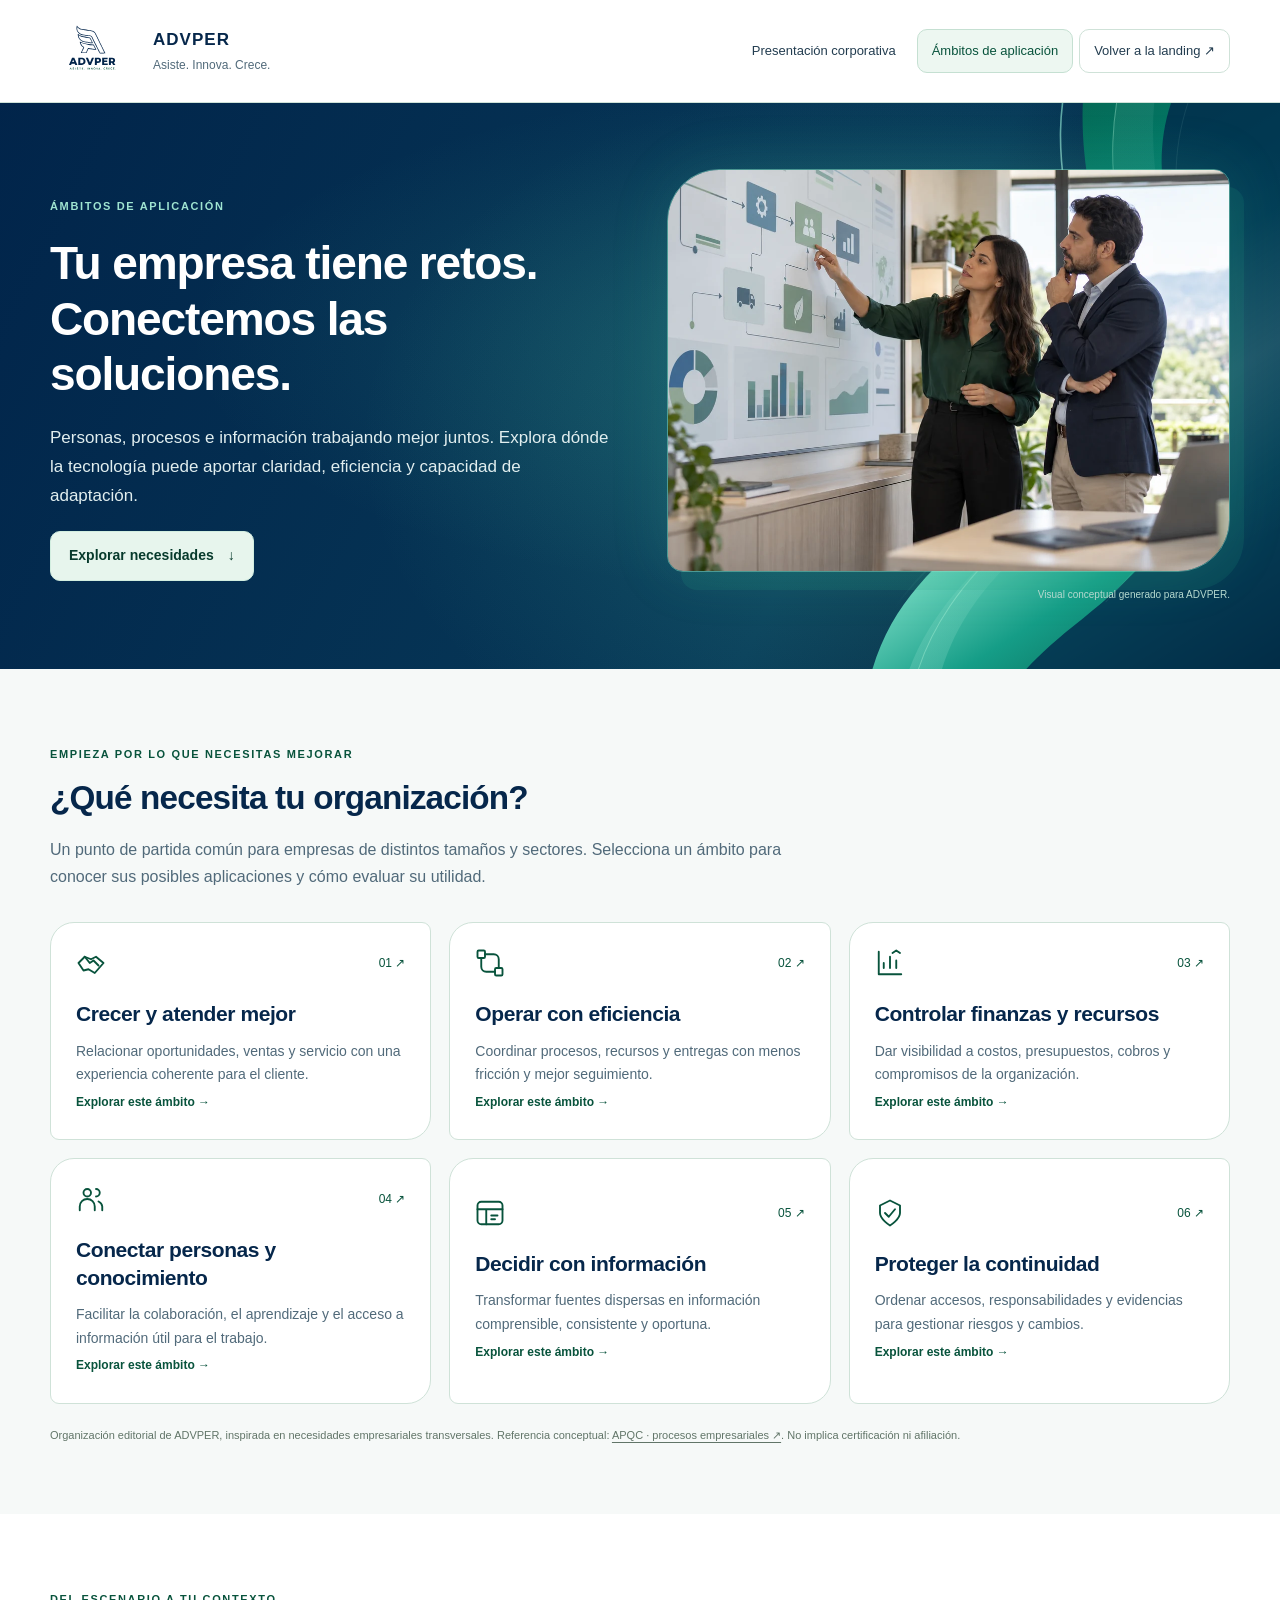
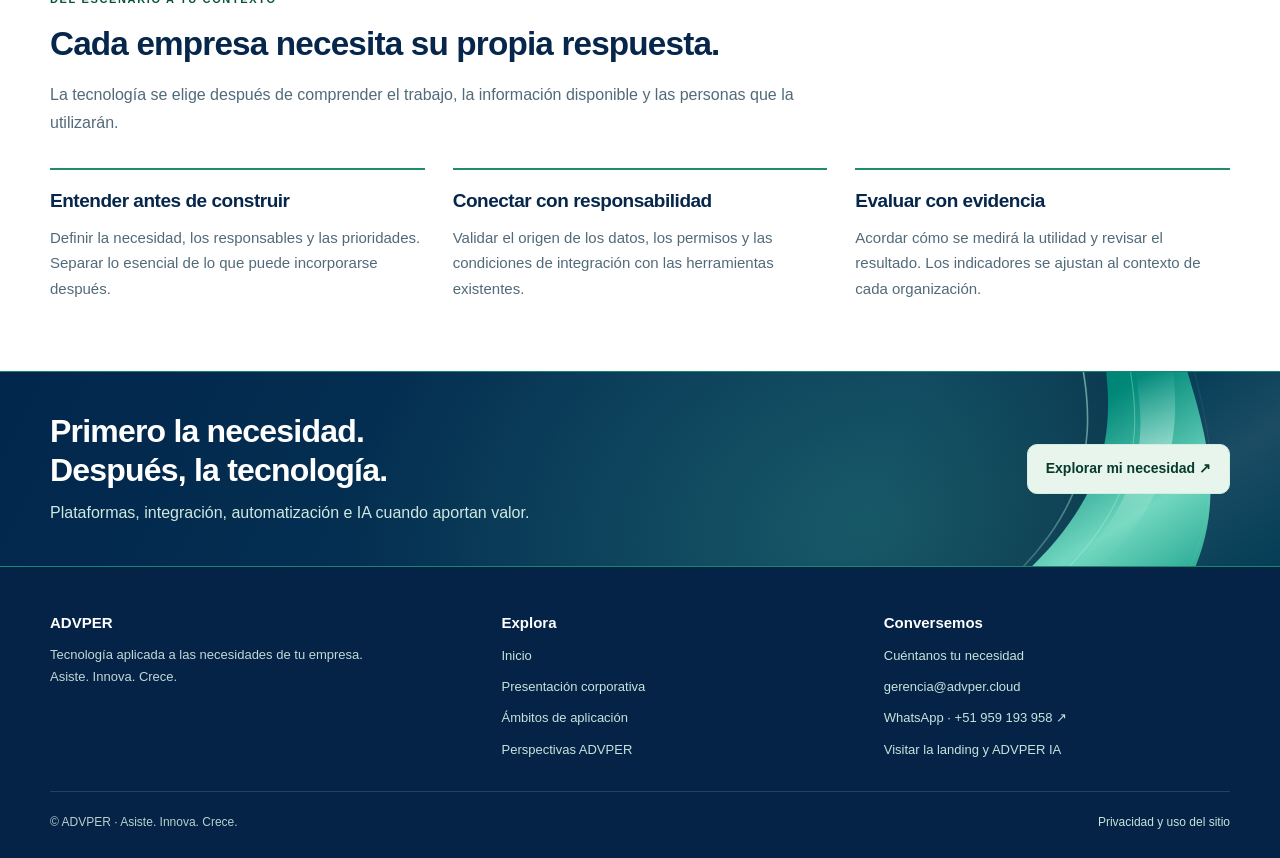
==== aplicaciones.html @ f5ba3302 "feat: publish ADVPER corporate presentation and application resources" ====
<!doctype html>
<html lang="es" class="resource-document">
<head><meta charset="utf-8"><meta name="viewport" content="width=device-width, initial-scale=1">
<title>Ámbitos de aplicación | ADVPER</title>
<meta name="description" content="Explora necesidades empresariales comunes: clientes, operaciones, finanzas, personas, datos y continuidad. Conoce cómo ADVPER puede acompañarte.">
<link rel="stylesheet" href="assets/brand/recursos-corporativos.css">
<script src="assets/brand/aplicaciones.js" defer></script>
</head><body class="resource-page">
<a class="r-skip" href="#contenido">Saltar al contenido</a>
<header class="r-header"><div class="r-wrap r-header-inner">
  <a class="r-brand" href="index.html" aria-label="ADVPER · Inicio"><img src="assets/brand/advper-logo.svg" alt="ADVPER" width="83" height="80"><span><strong>ADVPER</strong><small>Asiste. Innova. Crece.</small></span></a>
  <nav aria-label="Recursos ADVPER"><a href="presentacion.html" >Presentación corporativa</a><a href="aplicaciones.html" aria-current="page">Ámbitos de aplicación</a><a class="r-home" href="index.html">Volver a la landing ↗</a></nav>
</div></header>
<main id="contenido">
<section class="r-hero"><div class="r-wrap r-hero-inner">
<div><span class="r-eyebrow">Ámbitos de aplicación</span><h1>Tu empresa tiene retos.<br>Conectemos las soluciones.</h1><p>Personas, procesos e información trabajando mejor juntos. Explora dónde la tecnología puede aportar claridad, eficiencia y capacidad de adaptación.</p><a class="r-button" href="#necesidades">Explorar necesidades <span aria-hidden="true">↓</span></a></div>
<figure><div class="r-visual"><img src="assets/brand/advper-aplicaciones.webp" width="1200" height="800" alt="Escena conceptual de profesionales analizando procesos e indicadores en una pantalla de planificación empresarial." fetchpriority="high"></div><figcaption>Visual conceptual generado para ADVPER.</figcaption></figure>
</div></section>
<section class="r-section" id="necesidades"><div class="r-wrap">
<div class="r-section-header"><span class="r-eyebrow">Empieza por lo que necesitas mejorar</span><h2>¿Qué necesita tu organización?</h2><p>Un punto de partida común para empresas de distintos tamaños y sectores. Selecciona un ámbito para conocer sus posibles aplicaciones y cómo evaluar su utilidad.</p></div>
<div class="r-needs"><button class="r-need" type="button" data-need="clientes" aria-expanded="false" aria-controls="need-detail"><span class="r-card-top"><svg viewBox="0 0 24 24" fill="none" stroke="currentColor" stroke-width="1.5" stroke-linecap="round" stroke-linejoin="round" aria-hidden="true"><path d="m2 12 5-5 5 2 4-2 6 5-7 8-5-3-4 1Z"/><path d="m7 7 4 5 3-2 4 4"/></svg><span>01 ↗</span></span><strong>Crecer y atender mejor</strong><small>Relacionar oportunidades, ventas y servicio con una experiencia coherente para el cliente.</small><span class="r-read">Explorar este ámbito →</span></button>
<button class="r-need" type="button" data-need="operacion" aria-expanded="false" aria-controls="need-detail"><span class="r-card-top"><svg viewBox="0 0 24 24" fill="none" stroke="currentColor" stroke-width="1.5" stroke-linecap="round" stroke-linejoin="round" aria-hidden="true"><rect x="2" y="2" width="6" height="6" rx="1"/><rect x="16" y="16" width="6" height="6" rx="1"/><path d="M8 5h7a4 4 0 0 1 4 4v7M5 8v7a4 4 0 0 0 4 4h7"/></svg><span>02 ↗</span></span><strong>Operar con eficiencia</strong><small>Coordinar procesos, recursos y entregas con menos fricción y mejor seguimiento.</small><span class="r-read">Explorar este ámbito →</span></button>
<button class="r-need" type="button" data-need="finanzas" aria-expanded="false" aria-controls="need-detail"><span class="r-card-top"><svg viewBox="0 0 24 24" fill="none" stroke="currentColor" stroke-width="1.5" stroke-linecap="round" stroke-linejoin="round" aria-hidden="true"><path d="M3 3v18h18M7 16v-4M12 16V7M17 16v-6"/><path d="m14 4 3-2 3 2"/></svg><span>03 ↗</span></span><strong>Controlar finanzas y recursos</strong><small>Dar visibilidad a costos, presupuestos, cobros y compromisos de la organización.</small><span class="r-read">Explorar este ámbito →</span></button>
<button class="r-need" type="button" data-need="personas" aria-expanded="false" aria-controls="need-detail"><span class="r-card-top"><svg viewBox="0 0 24 24" fill="none" stroke="currentColor" stroke-width="1.5" stroke-linecap="round" stroke-linejoin="round" aria-hidden="true"><circle cx="9" cy="7" r="3"/><path d="M3 21v-3a6 6 0 0 1 12 0v3M16 4a3 3 0 0 1 0 6M18 14a5 5 0 0 1 3 4v3"/></svg><span>04 ↗</span></span><strong>Conectar personas y conocimiento</strong><small>Facilitar la colaboración, el aprendizaje y el acceso a información útil para el trabajo.</small><span class="r-read">Explorar este ámbito →</span></button>
<button class="r-need" type="button" data-need="datos" aria-expanded="false" aria-controls="need-detail"><span class="r-card-top"><svg viewBox="0 0 24 24" fill="none" stroke="currentColor" stroke-width="1.5" stroke-linecap="round" stroke-linejoin="round" aria-hidden="true"><rect x="2" y="3" width="20" height="18" rx="3"/><path d="M2 9h20M9 9v12M13 14h5M13 17h3"/></svg><span>05 ↗</span></span><strong>Decidir con información</strong><small>Transformar fuentes dispersas en información comprensible, consistente y oportuna.</small><span class="r-read">Explorar este ámbito →</span></button>
<button class="r-need" type="button" data-need="continuidad" aria-expanded="false" aria-controls="need-detail"><span class="r-card-top"><svg viewBox="0 0 24 24" fill="none" stroke="currentColor" stroke-width="1.5" stroke-linecap="round" stroke-linejoin="round" aria-hidden="true"><path d="m12 2 8 4v6c0 5-8 10-8 10S4 17 4 12V6Z"/><path d="m8 12 3 3 5-6"/></svg><span>06 ↗</span></span><strong>Proteger la continuidad</strong><small>Ordenar accesos, responsabilidades y evidencias para gestionar riesgos y cambios.</small><span class="r-read">Explorar este ámbito →</span></button></div>
<noscript><p>Para abrir los detalles interactivos, habilita JavaScript. También puedes <a href="index.html#diagnostico">contactarnos desde la landing</a> para conversar sobre cualquiera de estos ámbitos.</p></noscript>
<section class="r-detail" id="need-detail" hidden aria-labelledby="detail-title" tabindex="-1">
<div class="r-detail-head"><div><span class="r-eyebrow">Ámbito de aplicación</span><h3 id="detail-title" data-detail-title></h3></div><button class="r-close" type="button" data-close>Cerrar detalle ×</button></div>
<p data-detail-problem></p>
<div class="r-detail-columns"><div><h4>Posibles aplicaciones</h4><ul data-detail-apps></ul></div><div><h4>Cómo evaluar su utilidad</h4><ul data-detail-metrics></ul></div></div>
<p class="r-detail-note">Escenario orientativo. El alcance, las integraciones y los resultados se validan para cada organización. Estas fichas no describen proyectos ejecutados ni resultados garantizados.</p>
<a class="r-text-link" href="index.html#diagnostico">Conversar sobre esta necesidad →</a>
</section>
<p class="r-evidence">Organización editorial de ADVPER, inspirada en necesidades empresariales transversales. Referencia conceptual: <a href="https://www.apqc.org/process-frameworks/pcf-faqs" target="_blank" rel="noopener noreferrer">APQC · procesos empresariales ↗</a>. No implica certificación ni afiliación.</p>
</div></section>
<section class="r-section r-white"><div class="r-wrap">
<div class="r-section-header"><span class="r-eyebrow">Del escenario a tu contexto</span><h2>Cada empresa necesita su propia respuesta.</h2><p>La tecnología se elige después de comprender el trabajo, la información disponible y las personas que la utilizarán.</p></div>
<div class="r-principles">
<article><h3>Entender antes de construir</h3><p>Definir la necesidad, los responsables y las prioridades. Separar lo esencial de lo que puede incorporarse después.</p></article>
<article><h3>Conectar con responsabilidad</h3><p>Validar el origen de los datos, los permisos y las condiciones de integración con las herramientas existentes.</p></article>
<article><h3>Evaluar con evidencia</h3><p>Acordar cómo se medirá la utilidad y revisar el resultado. Los indicadores se ajustan al contexto de cada organización.</p></article>
</div></div></section>
<section class="r-band"><div class="r-wrap r-band-inner"><div><h2>Primero la necesidad.<br>Después, la tecnología.</h2><p>Plataformas, integración, automatización e IA cuando aportan valor.</p></div><a class="r-button" href="index.html#diagnostico">Explorar mi necesidad ↗</a></div></section>
</main><footer class="r-footer"><div class="r-wrap"><div class="r-footer-grid">
  <div><strong>ADVPER</strong><p>Tecnología aplicada a las necesidades de tu empresa.<br>Asiste. Innova. Crece.</p></div>
  <div><strong>Explora</strong><a href="index.html">Inicio</a><a href="presentacion.html">Presentación corporativa</a><a href="aplicaciones.html">Ámbitos de aplicación</a><a href="index.html#perspectivas">Perspectivas ADVPER</a></div>
  <div><strong>Conversemos</strong><a href="index.html#diagnostico">Cuéntanos tu necesidad</a><a href="mailto:gerencia@advper.cloud">gerencia@advper.cloud</a><a href="https://wa.me/51959193958" target="_blank" rel="noopener noreferrer">WhatsApp · +51 959 193 958 ↗</a><a href="index.html#inicio">Visitar la landing y ADVPER IA</a></div>
</div><div class="r-footer-bottom"><span>© ADVPER · Asiste. Innova. Crece.</span><a href="privacidad.html">Privacidad y uso del sitio</a></div></div></footer>
</body></html>
---- assets/brand/recursos-corporativos.css ----
/* ADVPER resources: local review edition. No styles target the shared assistant. */
html.resource-document{scrollbar-width:none}html.resource-document::-webkit-scrollbar{display:none}
.resource-entry-section{background:linear-gradient(140deg,#edf6f1,#fff 70%);border-block:1px solid #d5e6de}
.resource-entry-grid{display:grid;grid-template-columns:1fr 1fr;gap:26px;margin-top:30px}
.resource-entry{display:grid;grid-template-columns:42% 1fr;border:1px solid #d1e3d9;border-radius:28px 10px;overflow:hidden;background:#fff;box-shadow:0 12px 30px #053b2b08;color:#06274b;transition:background 200ms,color 200ms,transform 200ms,box-shadow 200ms;text-decoration:none}
.resource-entry>img{width:100%;height:100%;min-height:245px;object-fit:cover;transition:transform 400ms}
.resource-entry>div{padding:28px 24px;position:relative;background:inherit}
.resource-entry small{font-size:11px;letter-spacing:.12em;text-transform:uppercase;color:#08533c}
.resource-entry h3{font-size:23px;line-height:1.25;margin:14px 0}.resource-entry p{font-size:14px;line-height:1.65;color:#4f6576;margin:0 0 20px}
.resource-entry .resource-read{font-size:13px;font-weight:700}.resource-entry:is(:hover,:focus-visible){background:#08533c;color:#fff;transform:translateY(-4px);box-shadow:0 16px 40px #08533c22}.resource-entry:is(:hover,:focus-visible) :is(h3,p,small){color:#fff}.resource-entry:is(:hover,:focus-visible)>img{transform:scale(1.035)}
.resource-page{--r-navy:#06274b;--r-green:#08533c;--r-mint:#83dcc3;--r-ink:#233d50;--r-muted:#516a7a;--r-line:#cfe2d8;margin:0;background:#f6f9f8;color:var(--r-ink);font:16px/1.7 'Segoe UI',Arial,sans-serif}
.resource-page *{box-sizing:border-box}.resource-page [hidden]{display:none!important}.resource-page a{color:inherit}.resource-page img{display:block;max-width:100%}.resource-page button{font:inherit}.resource-page :focus-visible{outline:3px solid #087960;outline-offset:5px}.resource-page h1,.resource-page h2,.resource-page h3{color:var(--r-navy);line-height:1.2;letter-spacing:-.025em}.resource-page h1{font-size:clamp(32px,3.6vw,49px);margin:18px 0 22px;max-width:680px}.resource-page h2{font-size:clamp(26px,2.6vw,35px);margin:12px 0 18px}.resource-page h3{font-size:21px;margin:0 0 12px}.resource-page p{margin:0 0 20px}.resource-page .r-wrap{width:min(1180px,calc(100% - 64px));margin-inline:auto}
.r-skip{position:fixed;left:16px;top:-100px;background:#fff;color:#06274b;padding:12px;z-index:100}.r-skip:focus{top:12px}
.r-header{background:#fff;border-bottom:1px solid var(--r-line)}.r-header-inner{display:flex;align-items:center;justify-content:space-between;gap:24px;min-height:102px}.r-brand{display:flex;align-items:center;gap:20px;text-decoration:none}.r-brand img{width:83px;height:80px;object-fit:contain}.r-brand strong{font-size:17px;letter-spacing:.06em;color:var(--r-navy)}.r-brand small{display:block;font-size:12px;color:var(--r-muted);letter-spacing:0}
.r-header nav{display:flex;align-items:center;gap:6px;flex-wrap:wrap}.r-header nav a{padding:10px 14px;font-size:13px;text-decoration:none;border:1px solid transparent;border-radius:10px}.r-header nav a:is(:hover,[aria-current]){color:var(--r-green);background:#edf7f1;border-color:#c5e0d2}.r-header nav .r-home{border-color:var(--r-line)}
.r-hero{background:#06274b url('advper-hero-curves.svg') right center/cover no-repeat;position:relative;overflow:hidden;color:#fff}.r-hero::before{content:'';position:absolute;inset:0;background:radial-gradient(ellipse at 66% 42%,#52d9b22b,transparent 55%);pointer-events:none}.r-hero-inner{position:relative;display:grid;grid-template-columns:1fr 1fr;gap:54px;align-items:center;padding-block:66px}.r-eyebrow{font-size:11px;line-height:1.4;font-weight:700;letter-spacing:.15em;text-transform:uppercase;color:var(--r-green)}.r-hero .r-eyebrow{color:#9fe4d1}.r-hero h1{color:#fff}.r-hero p{font-size:17px;color:#e1eeef;max-width:600px}.r-hero figure{margin:0;min-width:0}.r-visual{overflow:hidden;border:1px solid #7bd6bc90;border-radius:52px 16px 52px 16px;box-shadow:14px 18px 0 #23a58324,0 0 60px #52d7ad20;transition:transform 350ms,box-shadow 350ms}.r-visual img{width:100%;aspect-ratio:1.4;object-fit:cover;transition:transform 500ms}.r-visual:hover{transform:translateY(-4px);box-shadow:14px 22px 0 #23a58333,0 0 60px #52d7ad35}.r-visual:hover img{transform:scale(1.035)}.r-hero figcaption{font-size:10px;text-align:right;color:#b6d9cf;margin:14px 0 0}
.r-button{display:inline-flex;align-items:center;justify-content:center;gap:14px;text-decoration:none;background:var(--r-green);color:#fff!important;border:1px solid var(--r-green);border-radius:10px;padding:12px 18px;font-weight:650;font-size:14px;transition:background 180ms,transform 180ms}.r-button:hover{background:#063e2d;transform:translateY(-2px)}.r-hero .r-button,.r-band .r-button{background:#e7f5ed;color:#073a2c!important;border-color:#d2eee0}.r-hero .r-button:hover,.r-band .r-button:hover{background:#fff}.r-hero :focus-visible,.r-band :focus-visible,.r-footer :focus-visible{outline-color:#91e1c8}
.r-visual img{height:auto}
.r-section{padding-block:70px}.r-section-header{max-width:790px;margin-bottom:32px}.r-section-header p{color:var(--r-muted)}.r-section.r-white{background:#fff}.r-intro{font-size:18px;max-width:920px;color:var(--r-muted)}
.r-pillars{display:grid;grid-template-columns:repeat(3,1fr);gap:20px;margin-top:32px}.r-pillar{border:1px solid var(--r-line);background:#fff;border-radius:24px 8px;padding:28px;transition:background 200ms,color 200ms,transform 200ms}.r-pillar>span{font-size:38px;line-height:1;display:block;font-weight:700;color:var(--r-green);margin-bottom:22px}.r-pillar p{color:var(--r-muted);font-size:15px;margin:0}.r-pillar:hover{background:var(--r-green);color:#fff;transform:translateY(-4px)}.r-pillar:hover :is(h3,p,span){color:#fff}
.r-capabilities{display:grid;grid-template-columns:repeat(5,1fr);gap:16px}.r-capability{border-top:2px solid #148260;padding:22px 0}.r-capability svg{width:30px;height:30px;color:var(--r-green);margin-bottom:16px}.r-capability h3{font-size:18px;min-height:44px}.r-capability p{font-size:14px;color:var(--r-muted);margin:0}.r-text-link{color:var(--r-green)!important;text-decoration:none;font-size:14px;font-weight:650;display:inline-block;margin-top:26px}.r-text-link:hover{text-decoration:underline;text-underline-offset:5px}
.r-workflow{display:grid;grid-template-columns:repeat(3,1fr);gap:16px;counter-reset:stages}.r-workflow article{background:#fff;border:1px solid var(--r-line);border-radius:18px 7px;padding:24px}.r-workflow article::before{counter-increment:stages;content:'0' counter(stages);display:block;color:var(--r-green);font-weight:700;font-size:13px;letter-spacing:.1em;margin-bottom:12px}.r-workflow h3{font-size:18px}.r-workflow p{font-size:14px;color:var(--r-muted);margin:0}
.r-band{background:#06274b url('advper-hero-curves.svg') right center/cover no-repeat;color:#fff;border-block:1px solid #17876d}.r-band-inner{display:flex;align-items:center;justify-content:space-between;gap:32px;padding-block:40px}.r-band h2{color:#fff;font-size:clamp(24px,2.5vw,32px);margin:0 0 10px}.r-band p{color:#cee9df;margin:0}.r-band .r-button{flex-shrink:0}
.r-needs{display:grid;grid-template-columns:repeat(3,1fr);gap:18px}.r-need{appearance:none;text-align:left;cursor:pointer;padding:25px;border:1px solid var(--r-line);border-radius:24px 9px;background:#fff;color:var(--r-navy);transition:background 200ms,color 200ms,transform 200ms,box-shadow 200ms}.r-need .r-card-top{display:flex;align-items:center;justify-content:space-between;margin-bottom:22px;color:var(--r-green)}.r-card-top svg{width:30px;height:30px}.r-card-top span{font-size:12px}.r-need strong{display:block;font-size:21px;line-height:1.3;letter-spacing:-.02em;margin-bottom:12px}.r-need small{display:block;font-size:14px;line-height:1.7;color:var(--r-muted)}.r-need .r-read{margin-top:20px;color:var(--r-green);font-size:12px;font-weight:650}.r-need:is(:hover,:focus-visible,[aria-expanded=true]){background:var(--r-green);color:#fff;border-color:var(--r-green);transform:translateY(-3px);box-shadow:0 12px 32px #08533c20}.r-need:is(:hover,:focus-visible,[aria-expanded=true]) :is(small,.r-card-top,.r-read){color:#fff}
.r-detail{margin-top:28px;padding:32px;border:1px solid #afd4c3;border-top:4px solid var(--r-green);border-radius:20px 8px;background:linear-gradient(140deg,#fff,#eff8f3);scroll-margin-top:24px}.r-detail-head{display:flex;justify-content:space-between;gap:22px;align-items:flex-start}.r-detail h3{font-size:27px;margin-top:10px}.r-close{padding:7px 12px;border:1px solid #b8d1c4;border-radius:8px;background:#fff;color:var(--r-green);cursor:pointer;font-size:12px!important}.r-close:hover{background:var(--r-green);color:#fff}.r-detail-columns{display:grid;grid-template-columns:1fr 1fr;gap:35px;margin-top:28px}.r-detail-columns>div{border-top:1px solid #bfdacf;padding-top:18px}.r-detail-columns h4{font-size:15px;color:var(--r-navy);margin:0 0 12px}.r-detail ul{padding-left:19px;margin:0;font-size:14px;line-height:1.8}.r-detail li+li{margin-top:8px}.r-detail-note{font-size:12px;color:var(--r-muted);margin:25px 0 0!important}.r-evidence{font-size:11px!important;margin:22px 0 0!important;color:#617568!important}.r-evidence a{text-underline-offset:3px}
.r-principles{display:grid;grid-template-columns:repeat(3,1fr);gap:28px}.r-principles article{border-top:2px solid #218b6e;padding-top:20px}.r-principles h3{font-size:19px}.r-principles p{font-size:15px;color:var(--r-muted);margin:0}
.r-footer{background:#042346;color:#e3eeed;padding:42px 0 26px}.r-footer-grid{display:grid;grid-template-columns:1.2fr 1fr 1fr;gap:36px}.r-footer strong{color:#fff;font-size:15px}.r-footer p{color:#c2d8d6;font-size:13px;margin-top:8px}.r-footer a{display:block;font-size:13px;color:#c7e3db;margin-top:9px;text-decoration:none}.r-footer a:hover{color:#fff;text-decoration:underline;text-underline-offset:4px}.r-footer-bottom{border-top:1px solid #52767766;margin-top:30px;padding-top:20px;display:flex;gap:24px;justify-content:space-between;font-size:12px;color:#b8d1cd}.r-footer-bottom a{margin:0;font-size:12px}
@media(min-width:1600px){.r-hero-inner{padding-block:85px}}
@media(max-width:1050px){.r-brand small{display:none}.r-hero-inner{gap:30px}.r-capabilities{grid-template-columns:repeat(3,1fr)}.resource-entry-grid{gap:18px}.resource-entry{grid-template-columns:1fr}.resource-entry>img{height:200px;min-height:0}.r-needs{grid-template-columns:repeat(2,1fr)}}
@media(max-width:700px){.resource-page .r-wrap{width:calc(100% - 36px)}.r-header-inner{flex-direction:column;gap:4px;padding-block:10px;align-items:flex-start}.r-brand img{width:55px;height:52px}.r-brand{gap:12px}.r-header nav{width:100%;gap:3px}.r-header nav a{padding:8px;font-size:11px}.r-hero-inner{grid-template-columns:1fr;padding-block:36px;gap:28px}.r-hero p{font-size:16px}.r-hero figure{max-width:520px;width:100%}.r-visual img{aspect-ratio:1.6}.r-hero h1{font-size:35px}.r-section{padding-block:44px}.r-pillars,.r-principles{grid-template-columns:1fr}.r-pillar{padding:22px}.r-capabilities{grid-template-columns:repeat(2,1fr)}.r-workflow{grid-template-columns:1fr 1fr}.r-band-inner{flex-direction:column;align-items:flex-start;gap:22px;padding-block:32px}.r-footer-grid{grid-template-columns:1fr 1fr;gap:22px}.r-footer-grid>div:first-child{grid-column:1/-1}.r-detail{padding:23px}.r-detail h3{font-size:23px}.r-detail-columns{grid-template-columns:1fr;gap:22px}.r-detail-head{gap:12px}.r-footer-bottom{flex-direction:column;gap:8px}.resource-entry-grid{grid-template-columns:1fr}.resource-entry>img{height:245px}}
@media(max-width:420px){.r-needs,.r-workflow,.r-capabilities{grid-template-columns:1fr}.r-hero h1{font-size:32px}.r-capability h3{min-height:0}.r-need{padding:22px}.r-footer-grid{grid-template-columns:1fr}.r-detail-head{flex-wrap:wrap}.r-header nav .r-home{margin-left:0}.r-header nav{justify-content:space-between}}
@media(prefers-reduced-motion:reduce){.resource-page *, .resource-entry, .resource-entry>img{transition:none!important;scroll-behavior:auto!important;animation:none!important}}
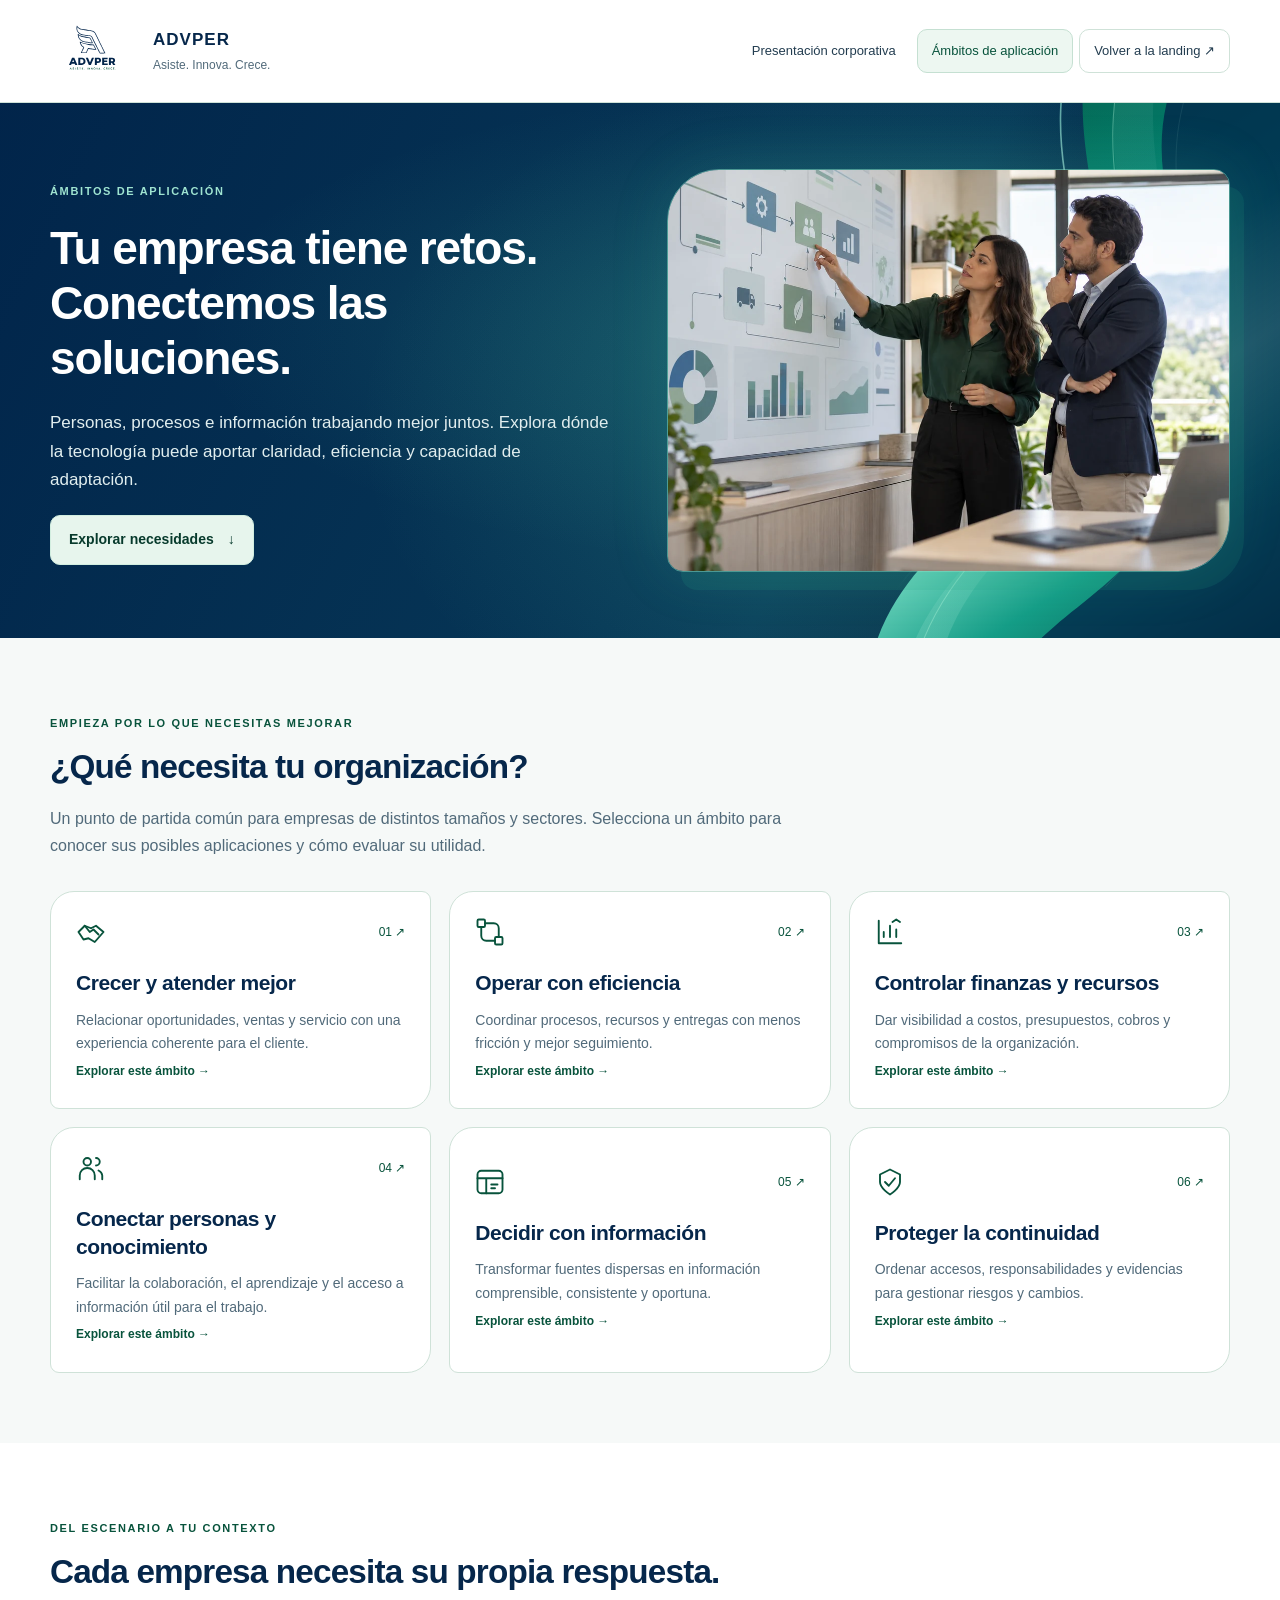
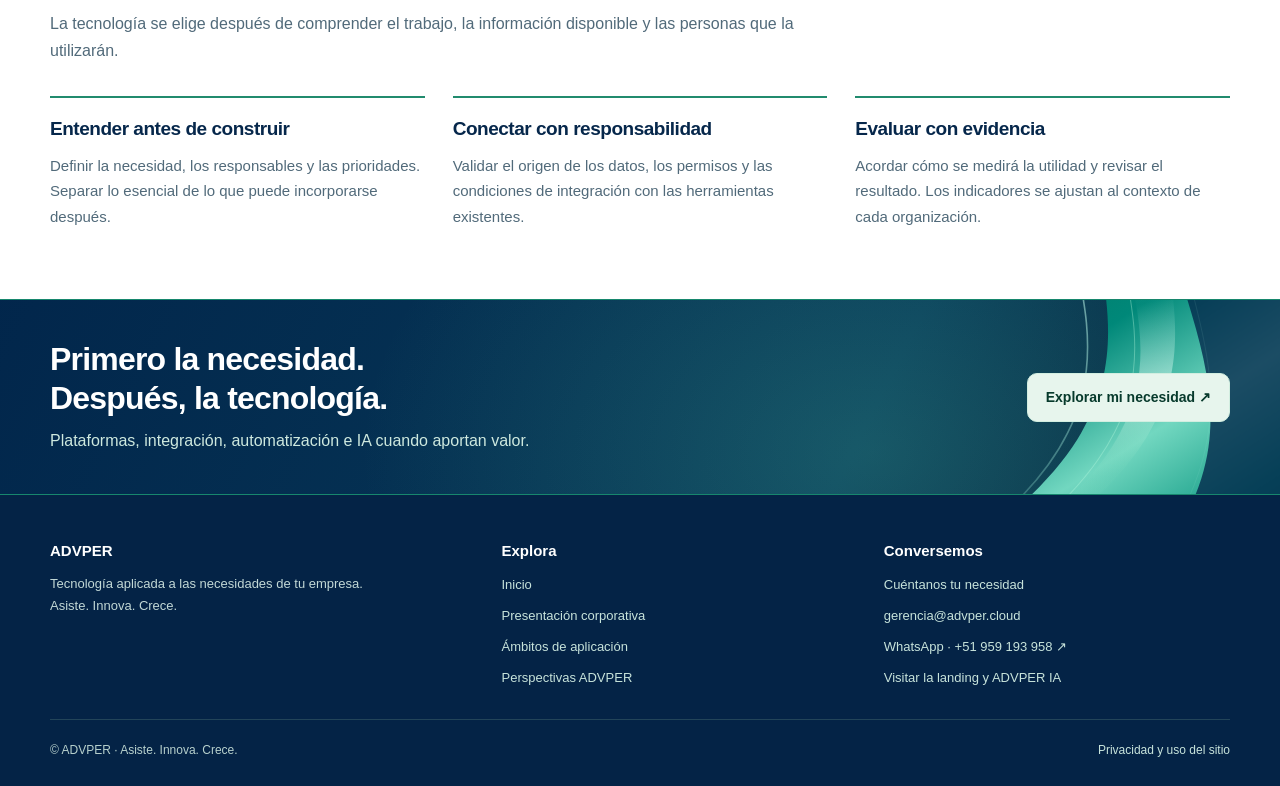
==== commit 8f43ca67: "fix: refine ADVPER assistant motion and outside-click dismissal" ====
--- a/aplicaciones.html
+++ b/aplicaciones.html
@@ -14,7 +14,7 @@
 <main id="contenido">
 <section class="r-hero"><div class="r-wrap r-hero-inner">
 <div><span class="r-eyebrow">Ámbitos de aplicación</span><h1>Tu empresa tiene retos.<br>Conectemos las soluciones.</h1><p>Personas, procesos e información trabajando mejor juntos. Explora dónde la tecnología puede aportar claridad, eficiencia y capacidad de adaptación.</p><a class="r-button" href="#necesidades">Explorar necesidades <span aria-hidden="true">↓</span></a></div>
-<figure><div class="r-visual"><img src="assets/brand/advper-aplicaciones.webp" width="1200" height="800" alt="Escena conceptual de profesionales analizando procesos e indicadores en una pantalla de planificación empresarial." fetchpriority="high"></div><figcaption>Visual conceptual generado para ADVPER.</figcaption></figure>
+<figure><div class="r-visual"><img src="assets/brand/advper-aplicaciones.webp" width="1200" height="800" alt="Escena conceptual de profesionales analizando procesos e indicadores en una pantalla de planificación empresarial." fetchpriority="high"></div></figure>
 </div></section>
 <section class="r-section" id="necesidades"><div class="r-wrap">
 <div class="r-section-header"><span class="r-eyebrow">Empieza por lo que necesitas mejorar</span><h2>¿Qué necesita tu organización?</h2><p>Un punto de partida común para empresas de distintos tamaños y sectores. Selecciona un ámbito para conocer sus posibles aplicaciones y cómo evaluar su utilidad.</p></div>
@@ -32,7 +32,6 @@
 <p class="r-detail-note">Escenario orientativo. El alcance, las integraciones y los resultados se validan para cada organización. Estas fichas no describen proyectos ejecutados ni resultados garantizados.</p>
 <a class="r-text-link" href="index.html#diagnostico">Conversar sobre esta necesidad →</a>
 </section>
-<p class="r-evidence">Organización editorial de ADVPER, inspirada en necesidades empresariales transversales. Referencia conceptual: <a href="https://www.apqc.org/process-frameworks/pcf-faqs" target="_blank" rel="noopener noreferrer">APQC · procesos empresariales ↗</a>. No implica certificación ni afiliación.</p>
 </div></section>
 <section class="r-section r-white"><div class="r-wrap">
 <div class="r-section-header"><span class="r-eyebrow">Del escenario a tu contexto</span><h2>Cada empresa necesita su propia respuesta.</h2><p>La tecnología se elige después de comprender el trabajo, la información disponible y las personas que la utilizarán.</p></div>
